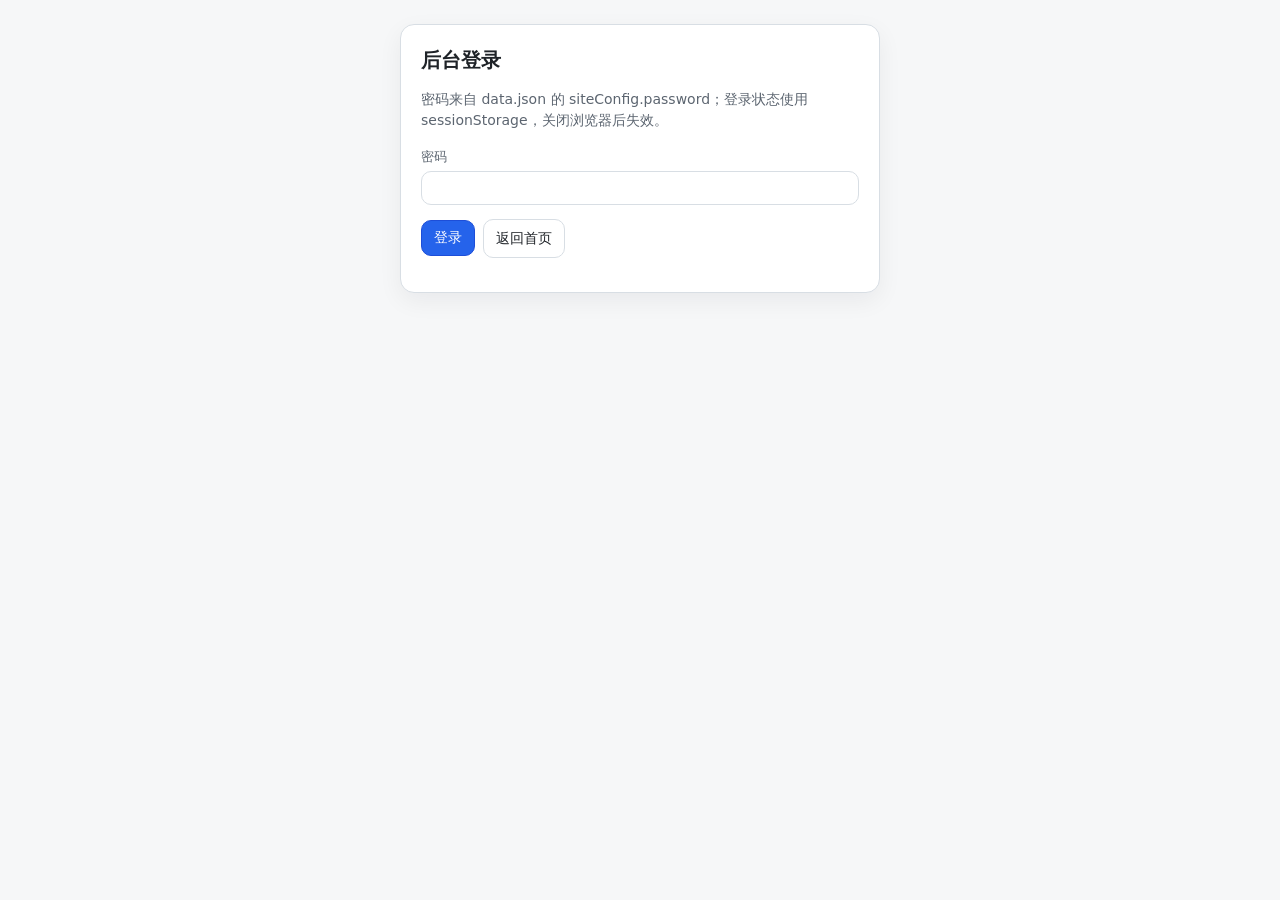
==== admin-login.html @ 9dfe16e6 "Add files via upload" ====
<!DOCTYPE html>
<html lang="zh-CN">
  <head>
    <meta charset="UTF-8" />
    <meta name="viewport" content="width=device-width, initial-scale=1" />
    <title>后台登录 · 个人相机收藏图鉴</title>
    <link rel="stylesheet" href="css/style.css" />
  </head>
  <body>
    <main class="container" style="max-width:520px">
      <div class="panel">
        <h1 style="margin-top:0;font-size:20px;">后台登录</h1>
        <p class="muted">密码来自 data.json 的 siteConfig.password；登录状态使用 sessionStorage，关闭浏览器后失效。</p>
        <div class="form-field" style="margin-top:16px;">
          <label for="pwd">密码</label>
          <input class="input" type="password" id="pwd" autocomplete="current-password" style="max-width:none" />
        </div>
        <div class="row" style="margin-top:14px;">
          <button class="btn btn-primary" type="button" id="btnLogin">登录</button>
          <a class="btn btn-ghost" href="index.html">返回首页</a>
        </div>
        <p class="muted" id="hint" style="margin-top:12px;"></p>
      </div>
    </main>
    <script src="config.js"></script>
    <script src="js/utils.js"></script>
    <script src="js/github-storage.js"></script>
    <script src="js/admin-login.js"></script>
  </body>
</html>
---- css/style.css ----
/* 极简专业数码风：深灰主色、浅底、轻动效 */
:root {
  --bg: #f6f7f8;
  --surface: #ffffff;
  --text: #1f2328;
  --muted: #5c6570;
  --line: #d8dee4;
  --accent: #2563eb;
  --accent-soft: rgba(37, 99, 235, 0.12);
  --shadow: 0 8px 24px rgba(15, 23, 42, 0.06);
}

* {
  box-sizing: border-box;
}

html,
body {
  margin: 0;
  padding: 0;
  font-family: system-ui, -apple-system, "Segoe UI", Roboto, "PingFang SC", "Microsoft YaHei", sans-serif;
  color: var(--text);
  background: var(--bg);
  line-height: 1.5;
}

a {
  color: inherit;
  text-decoration: none;
}

img {
  max-width: 100%;
  display: block;
}

.site-header {
  position: sticky;
  top: 0;
  z-index: 20;
  background: rgba(246, 247, 248, 0.92);
  backdrop-filter: blur(8px);
  border-bottom: 1px solid var(--line);
}

.site-header-inner {
  max-width: 1120px;
  margin: 0 auto;
  padding: 12px 20px;
  display: flex;
  align-items: center;
  justify-content: space-between;
  gap: 16px;
}

.brand {
  font-weight: 700;
  letter-spacing: 0.02em;
}

.nav-desktop {
  display: flex;
  align-items: center;
  gap: 8px;
  flex-wrap: wrap;
}

.nav-desktop a {
  padding: 6px 10px;
  border-radius: 8px;
  color: var(--muted);
  transition: background 0.15s ease, color 0.15s ease;
}

.nav-desktop a:hover {
  background: #eef1f4;
  color: var(--text);
}

.nav-desktop a.active {
  color: var(--text);
  background: #e8ecf1;
}

.nav-toggle {
  display: none;
  border: 1px solid var(--line);
  background: var(--surface);
  border-radius: 8px;
  padding: 8px 10px;
  cursor: pointer;
}

.nav-mobile {
  display: none;
  flex-direction: column;
  padding: 0 20px 12px;
  max-width: 1120px;
  margin: 0 auto;
  gap: 4px;
}

.nav-mobile a {
  padding: 10px 12px;
  border-radius: 8px;
  color: var(--muted);
}

.nav-mobile a:hover,
.nav-mobile a.active {
  background: #eef1f4;
  color: var(--text);
}

.nav-mobile.open {
  display: flex;
}

@media (max-width: 860px) {
  .nav-desktop {
    display: none;
  }
  .nav-toggle {
    display: inline-block;
  }
}

.container {
  max-width: 1120px;
  margin: 0 auto;
  padding: 24px 20px 48px;
}

.hero {
  display: grid;
  grid-template-columns: 1.4fr 1fr;
  gap: 20px;
  margin-bottom: 28px;
}

@media (max-width: 860px) {
  .hero {
    grid-template-columns: 1fr;
  }
}

.panel {
  background: var(--surface);
  border: 1px solid var(--line);
  border-radius: 14px;
  padding: 20px;
  box-shadow: var(--shadow);
}

.muted {
  color: var(--muted);
  font-size: 14px;
}

.stats {
  display: flex;
  gap: 16px;
  flex-wrap: wrap;
  margin-top: 12px;
}

.stat-pill {
  padding: 8px 12px;
  border-radius: 999px;
  background: #f0f3f7;
  font-size: 13px;
}

.grid-cards {
  display: grid;
  grid-template-columns: repeat(4, minmax(0, 1fr));
  gap: 16px;
}

@media (max-width: 1100px) {
  .grid-cards {
    grid-template-columns: repeat(3, minmax(0, 1fr));
  }
}
@media (max-width: 820px) {
  .grid-cards {
    grid-template-columns: repeat(2, minmax(0, 1fr));
  }
}
@media (max-width: 560px) {
  .grid-cards {
    grid-template-columns: 1fr;
  }
}

.card {
  background: var(--surface);
  border: 1px solid var(--line);
  border-radius: 14px;
  overflow: hidden;
  transition: box-shadow 0.18s ease, transform 0.18s ease, border-color 0.18s ease;
  cursor: pointer;
  display: flex;
  flex-direction: column;
  min-height: 100%;
}

.card:hover {
  border-color: #c9d4e0;
  box-shadow: var(--shadow);
  transform: translateY(-1px);
}

.card-img {
  aspect-ratio: 4 / 3;
  background: #eceff3;
  object-fit: cover;
}

.card-body {
  padding: 12px 14px 14px;
  display: flex;
  flex-direction: column;
  gap: 6px;
  flex: 1;
}

.tag-row {
  display: flex;
  flex-wrap: wrap;
  gap: 6px;
}

.tag {
  font-size: 12px;
  padding: 2px 8px;
  border-radius: 999px;
  background: #eef2f7;
  color: var(--muted);
}

.section-title {
  font-size: 18px;
  font-weight: 700;
  margin: 0 0 12px;
}

.controls {
  display: flex;
  flex-wrap: wrap;
  gap: 10px;
  align-items: center;
  margin-bottom: 14px;
}

.btn {
  border: 1px solid var(--line);
  background: var(--surface);
  border-radius: 10px;
  padding: 8px 12px;
  cursor: pointer;
  font-size: 14px;
  transition: background 0.15s ease, border-color 0.15s ease;
}

.btn:hover {
  background: #f3f5f7;
}

.btn-primary {
  border-color: #1d4ed8;
  background: var(--accent);
  color: #fff;
}

.btn-primary:hover {
  background: #1d4ed8;
}

.btn-ghost {
  background: transparent;
}

.input,
.select,
.textarea {
  width: 100%;
  max-width: 420px;
  border: 1px solid var(--line);
  border-radius: 10px;
  padding: 8px 10px;
  font-size: 14px;
  background: var(--surface);
}

.textarea {
  max-width: none;
  min-height: 96px;
  resize: vertical;
}

.filters {
  display: grid;
  grid-template-columns: repeat(3, minmax(0, 1fr));
  gap: 12px;
  margin-bottom: 16px;
}

@media (max-width: 960px) {
  .filters {
    grid-template-columns: 1fr;
  }
}

.filter-block {
  border: 1px solid var(--line);
  border-radius: 12px;
  padding: 12px;
  background: #fafbfc;
}

.filter-block h4 {
  margin: 0 0 8px;
  font-size: 13px;
  color: var(--muted);
  font-weight: 600;
}

.chips {
  display: flex;
  flex-wrap: wrap;
  gap: 6px;
}

.chip {
  display: inline-flex;
  align-items: center;
  gap: 6px;
  font-size: 13px;
  padding: 4px 8px;
  border-radius: 999px;
  border: 1px solid var(--line);
  background: var(--surface);
  cursor: pointer;
  user-select: none;
}

.chip.on {
  border-color: #93b4ff;
  background: var(--accent-soft);
  color: #1e3a8a;
}

.range-row {
  display: flex;
  gap: 8px;
  align-items: center;
}

.table-wrap {
  border: 1px solid var(--line);
  border-radius: 12px;
  overflow: auto;
  background: var(--surface);
}

table.data-table {
  width: 100%;
  border-collapse: collapse;
  font-size: 13px;
}

.data-table th,
.data-table td {
  border-bottom: 1px solid var(--line);
  padding: 8px 10px;
  text-align: left;
  white-space: nowrap;
}

.data-table th {
  background: #f3f5f7;
  font-weight: 600;
}

.empty {
  padding: 28px;
  text-align: center;
  color: var(--muted);
  border: 1px dashed var(--line);
  border-radius: 12px;
  background: #fafbfc;
}

.footer {
  padding: 20px;
  text-align: center;
  color: var(--muted);
  font-size: 13px;
}

.toast {
  position: fixed;
  right: 20px;
  bottom: 20px;
  z-index: 9999;
  padding: 10px 14px;
  border-radius: 10px;
  background: #111827;
  color: #fff;
  font-size: 14px;
  opacity: 0;
  transform: translateY(6px);
  transition: opacity 0.2s ease, transform 0.2s ease;
  max-width: min(520px, calc(100vw - 40px));
}

.toast-show {
  opacity: 1;
  transform: translateY(0);
}

.toast-error {
  background: #7f1d1d;
}

/* 后台布局 */
.admin-layout {
  display: grid;
  grid-template-columns: 220px 1fr;
  gap: 16px;
  align-items: start;
}

@media (max-width: 960px) {
  .admin-layout {
    grid-template-columns: 1fr;
  }
}

.admin-nav {
  border: 1px solid var(--line);
  border-radius: 12px;
  background: var(--surface);
  padding: 8px;
}

.admin-nav button {
  width: 100%;
  text-align: left;
  border: 0;
  background: transparent;
  padding: 10px 10px;
  border-radius: 8px;
  cursor: pointer;
  font-size: 14px;
  color: var(--muted);
}

.admin-nav button.active {
  background: #eef2f7;
  color: var(--text);
  font-weight: 600;
}

.admin-section {
  display: none;
}

.admin-section.active {
  display: block;
}

.form-grid {
  display: grid;
  grid-template-columns: repeat(2, minmax(0, 1fr));
  gap: 12px 16px;
}

@media (max-width: 820px) {
  .form-grid {
    grid-template-columns: 1fr;
  }
}

.form-field label {
  display: block;
  font-size: 13px;
  color: var(--muted);
  margin-bottom: 4px;
}

.row {
  display: flex;
  flex-wrap: wrap;
  gap: 8px;
  align-items: center;
}

.drag-handle {
  cursor: grab;
  color: var(--muted);
  padding: 0 6px;
}
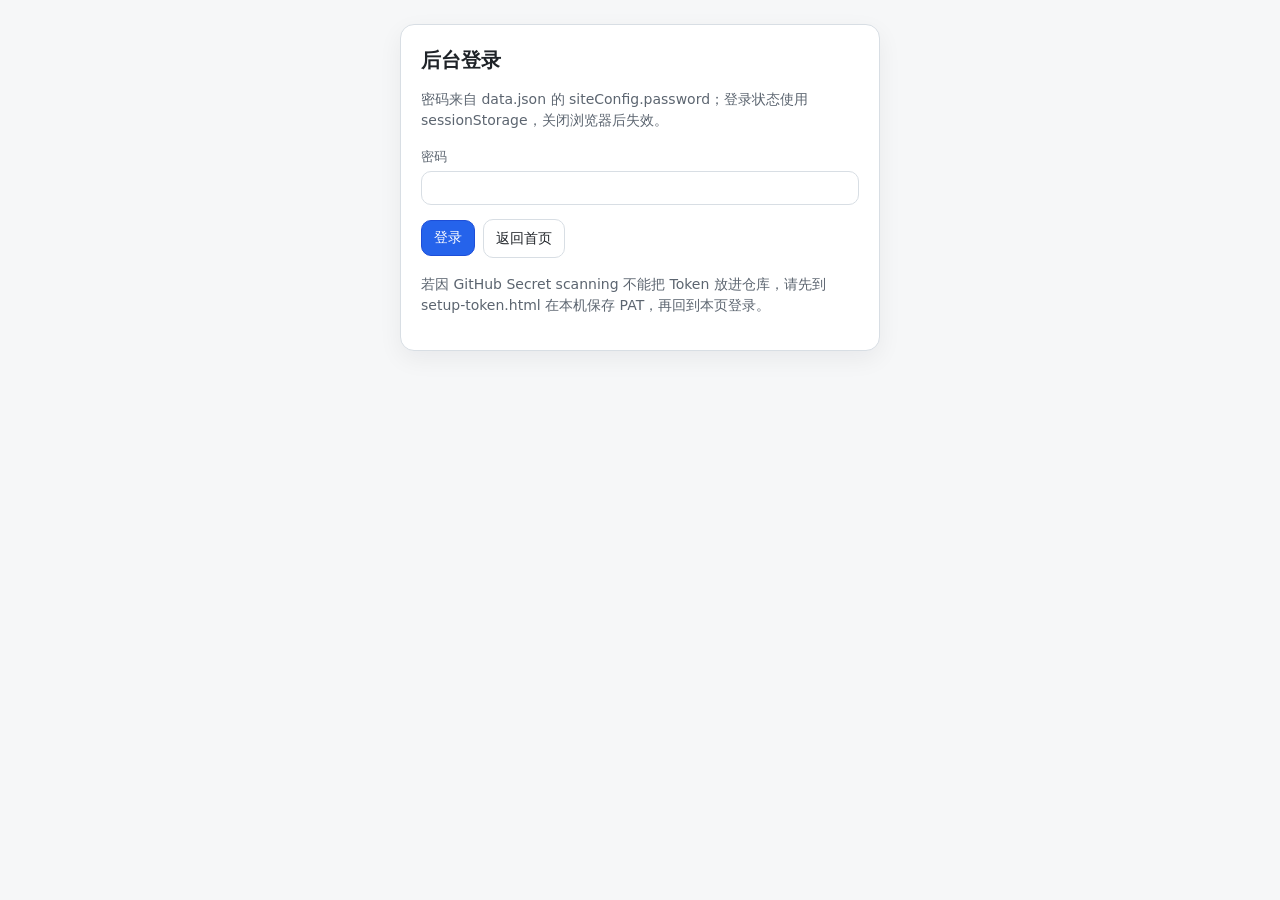
==== commit 7fa1cbdb: "Add files via upload" ====
--- a/admin-login.html
+++ b/admin-login.html
@@ -20,6 +20,11 @@
           <a class="btn btn-ghost" href="index.html">返回首页</a>
         </div>
         <p class="muted" id="hint" style="margin-top:12px;"></p>
+        <p class="muted" style="margin-top:16px;">
+          若因 GitHub Secret scanning 不能把 Token 放进仓库，请先到
+          <a href="setup-token.html">setup-token.html</a>
+          在本机保存 PAT，再回到本页登录。
+        </p>
       </div>
     </main>
     <script src="config.js"></script>
